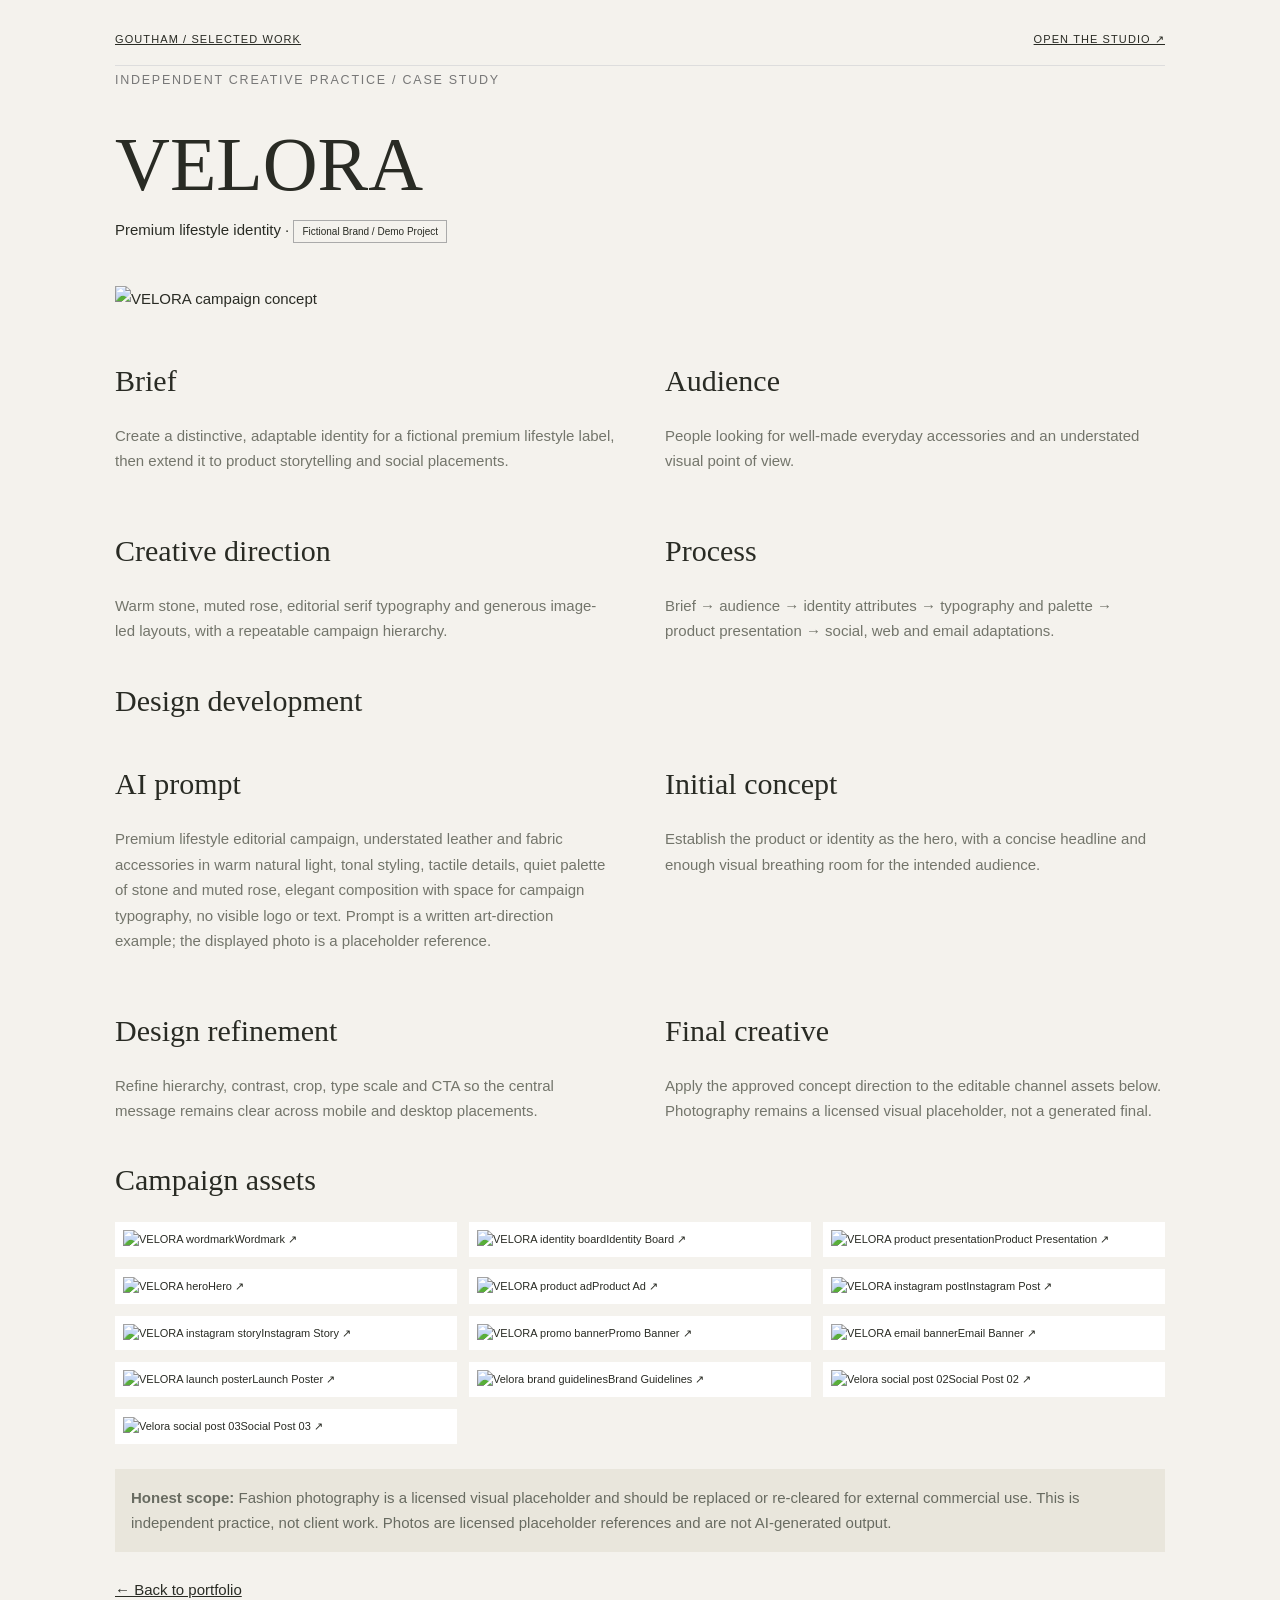
==== static/case-studies/velora.html @ 85241414 "Prepare portfolio demo for Render deployment" ====
<!doctype html><html lang="en"><meta charset="utf-8"><meta name="viewport" content="width=device-width"><title>VELORA — Independent Project</title><style>body{max-width:1050px;margin:30px auto;padding:0 5vw;background:#f4f2ed;color:#292b24;font:15px/1.7 Arial}a{color:inherit}nav{display:flex;justify-content:space-between;border-bottom:1px solid #ddd;padding-bottom:16px;font-size:11px;letter-spacing:.1em}small{letter-spacing:.14em;color:#777}h1{font:clamp(42px,8vw,76px)/1 Georgia;margin:35px 0 10px}h2{font:30px Georgia}.tag{border:1px solid #aaa;padding:5px 8px;font-size:10px}.hero{width:100%;height:380px;object-fit:cover;margin:28px 0}.facts{display:grid;grid-template-columns:1fr 1fr;gap:20px 50px}.facts p{color:#73756b}.grid{display:grid;grid-template-columns:repeat(3,1fr);gap:12px}.grid a{background:white;text-decoration:none;padding:8px;font-size:11px}.grid img{width:100%;aspect-ratio:1.25;object-fit:cover}.note{background:#e9e6dc;padding:16px;margin:25px 0;color:#686b61}@media(max-width:620px){.grid{grid-template-columns:1fr 1fr}.facts{grid-template-columns:1fr}.hero{height:260px}}</style><body><nav><a href="../index.html#portfolio">GOUTHAM / SELECTED WORK</a><a href="../index.html">OPEN THE STUDIO ↗</a></nav><small>INDEPENDENT CREATIVE PRACTICE / CASE STUDY</small><h1>VELORA</h1><p>Premium lifestyle identity · <span class="tag">Fictional Brand / Demo Project</span></p><img class="hero" src="https://images.unsplash.com/photo-1490481651871-ab68de25d43d?auto=format&fit=crop&w=1200&q=85" loading="lazy" alt="VELORA campaign concept"><div class="facts"><article><h2>Brief</h2><p>Create a distinctive, adaptable identity for a fictional premium lifestyle label, then extend it to product storytelling and social placements.</p></article><article><h2>Audience</h2><p>People looking for well-made everyday accessories and an understated visual point of view.</p></article><article><h2>Creative direction</h2><p>Warm stone, muted rose, editorial serif typography and generous image-led layouts, with a repeatable campaign hierarchy.</p></article><article><h2>Process</h2><p>Brief → audience → identity attributes → typography and palette → product presentation → social, web and email adaptations.</p></article></div><h2>Design development</h2><div class="facts"><article><h2>AI prompt</h2><p>Premium lifestyle editorial campaign, understated leather and fabric accessories in warm natural light, tonal styling, tactile details, quiet palette of stone and muted rose, elegant composition with space for campaign typography, no visible logo or text. Prompt is a written art-direction example; the displayed photo is a placeholder reference.</p></article><article><h2>Initial concept</h2><p>Establish the product or identity as the hero, with a concise headline and enough visual breathing room for the intended audience.</p></article><article><h2>Design refinement</h2><p>Refine hierarchy, contrast, crop, type scale and CTA so the central message remains clear across mobile and desktop placements.</p></article><article><h2>Final creative</h2><p>Apply the approved concept direction to the editable channel assets below. Photography remains a licensed visual placeholder, not a generated final.</p></article></div><h2>Campaign assets</h2><div class="grid"><a href="../creative-assets/velora/wordmark.svg" target="_blank"><img src="https://images.unsplash.com/photo-1490481651871-ab68de25d43d?auto=format&fit=crop&w=1200&q=85" loading="lazy" alt="VELORA wordmark"><span>Wordmark ↗</span></a><a href="../creative-assets/velora/identity-board.svg" target="_blank"><img src="https://images.unsplash.com/photo-1490481651871-ab68de25d43d?auto=format&fit=crop&w=1200&q=85" loading="lazy" alt="VELORA identity board"><span>Identity Board ↗</span></a><a href="../creative-assets/velora/product-presentation.svg" target="_blank"><img src="https://images.unsplash.com/photo-1490481651871-ab68de25d43d?auto=format&fit=crop&w=1200&q=85" loading="lazy" alt="VELORA product presentation"><span>Product Presentation ↗</span></a><a href="../creative-assets/velora/hero.svg" target="_blank"><img src="https://images.unsplash.com/photo-1490481651871-ab68de25d43d?auto=format&fit=crop&w=1200&q=85" loading="lazy" alt="VELORA hero"><span>Hero ↗</span></a><a href="../creative-assets/velora/product-ad.svg" target="_blank"><img src="https://images.unsplash.com/photo-1490481651871-ab68de25d43d?auto=format&fit=crop&w=1200&q=85" loading="lazy" alt="VELORA product ad"><span>Product Ad ↗</span></a><a href="../creative-assets/velora/instagram-post.svg" target="_blank"><img src="https://images.unsplash.com/photo-1490481651871-ab68de25d43d?auto=format&fit=crop&w=1200&q=85" loading="lazy" alt="VELORA instagram post"><span>Instagram Post ↗</span></a><a href="../creative-assets/velora/instagram-story.svg" target="_blank"><img src="https://images.unsplash.com/photo-1490481651871-ab68de25d43d?auto=format&fit=crop&w=1200&q=85" loading="lazy" alt="VELORA instagram story"><span>Instagram Story ↗</span></a><a href="../creative-assets/velora/promo-banner.svg" target="_blank"><img src="https://images.unsplash.com/photo-1490481651871-ab68de25d43d?auto=format&fit=crop&w=1200&q=85" loading="lazy" alt="VELORA promo banner"><span>Promo Banner ↗</span></a><a href="../creative-assets/velora/email-banner.svg" target="_blank"><img src="https://images.unsplash.com/photo-1490481651871-ab68de25d43d?auto=format&fit=crop&w=1200&q=85" loading="lazy" alt="VELORA email banner"><span>Email Banner ↗</span></a><a href="../creative-assets/velora/launch-poster.svg" target="_blank"><img src="https://images.unsplash.com/photo-1490481651871-ab68de25d43d?auto=format&fit=crop&w=1200&q=85" loading="lazy" alt="VELORA launch poster"><span>Launch Poster ↗</span></a><a href="../creative-assets/velora/brand-guidelines.svg" target="_blank"><img src="https://images.unsplash.com/photo-1490481651871-ab68de25d43d?auto=format&fit=crop&w=1200&q=85" loading="lazy" alt="Velora brand guidelines"><span>Brand Guidelines ↗</span></a><a href="../creative-assets/velora/social-post-02.svg" target="_blank"><img src="https://images.unsplash.com/photo-1490481651871-ab68de25d43d?auto=format&fit=crop&w=1200&q=85" loading="lazy" alt="Velora social post 02"><span>Social Post 02 ↗</span></a><a href="../creative-assets/velora/social-post-03.svg" target="_blank"><img src="https://images.unsplash.com/photo-1490481651871-ab68de25d43d?auto=format&fit=crop&w=1200&q=85" loading="lazy" alt="Velora social post 03"><span>Social Post 03 ↗</span></a></div><p class="note"><strong>Honest scope:</strong> Fashion photography is a licensed visual placeholder and should be replaced or re-cleared for external commercial use. This is independent practice, not client work. Photos are licensed placeholder references and are not AI-generated output.</p><p><a href="../index.html#portfolio">← Back to portfolio</a></p></body></html>
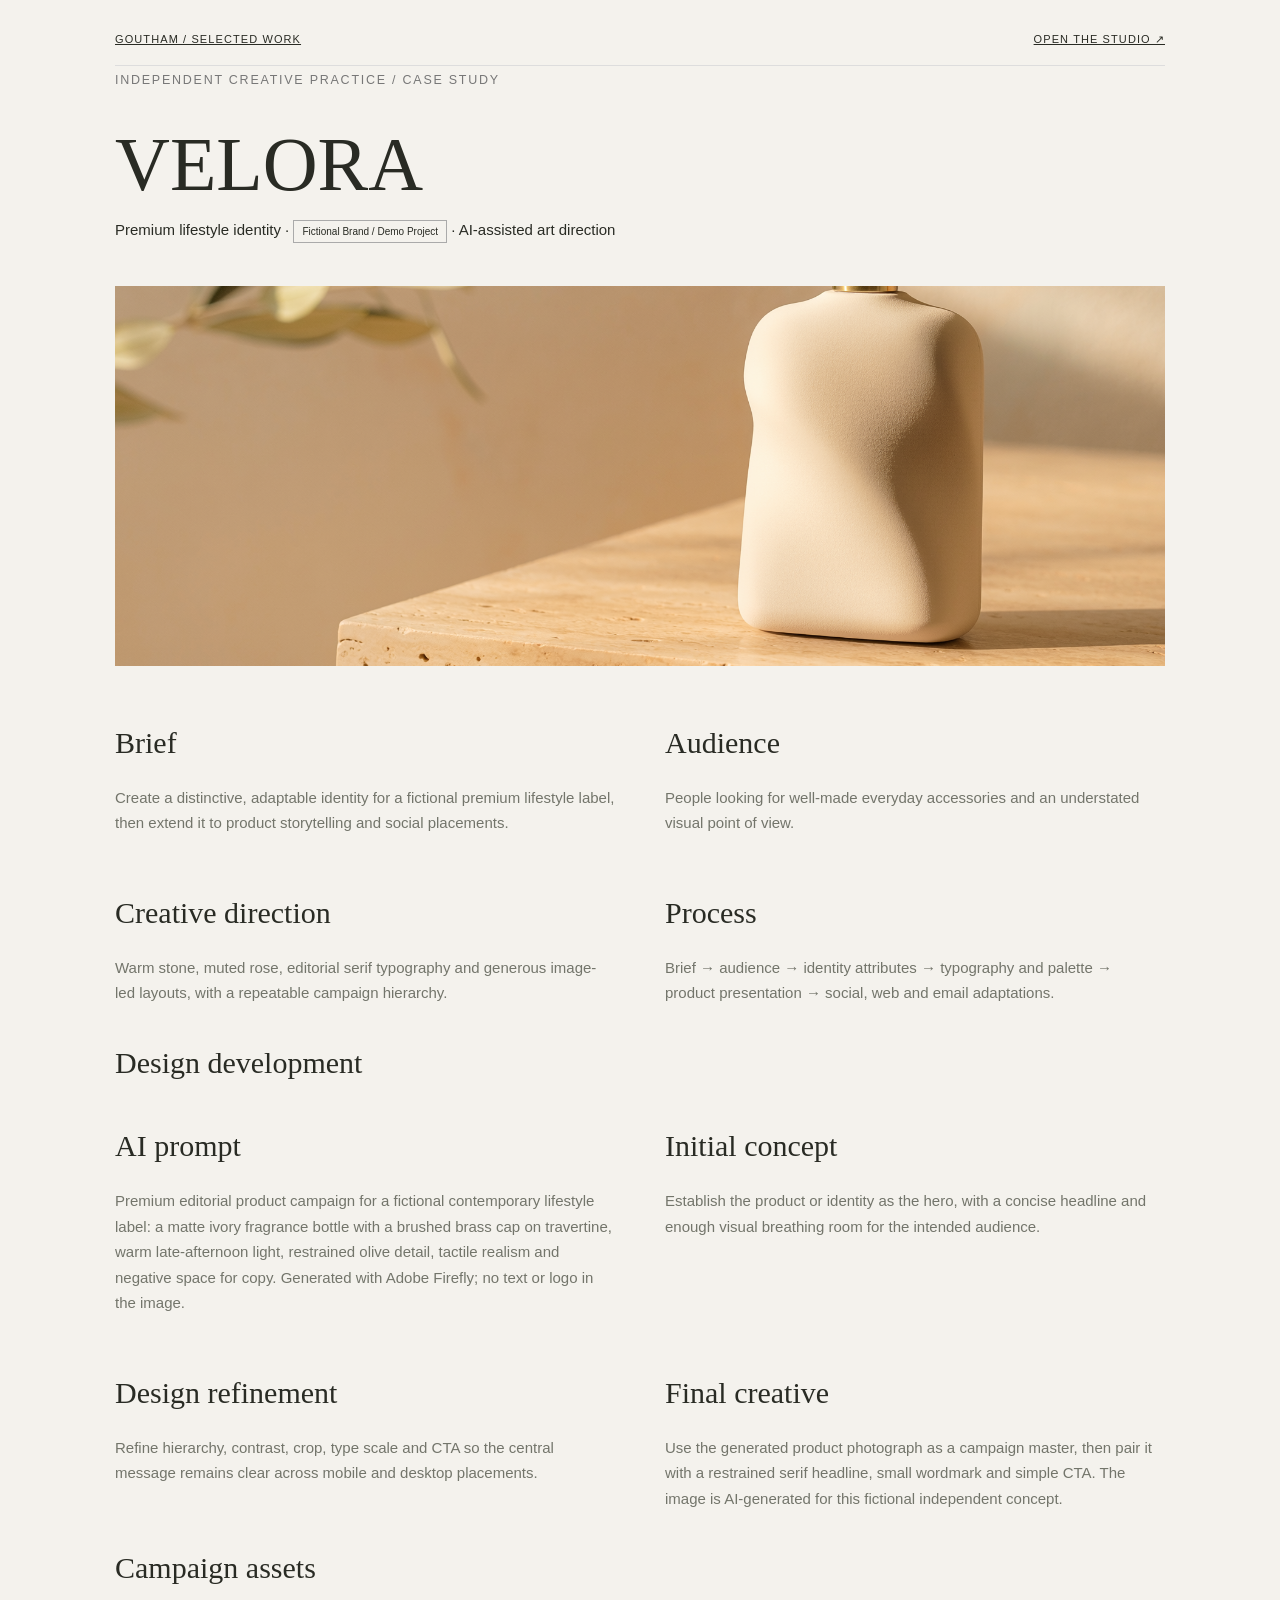
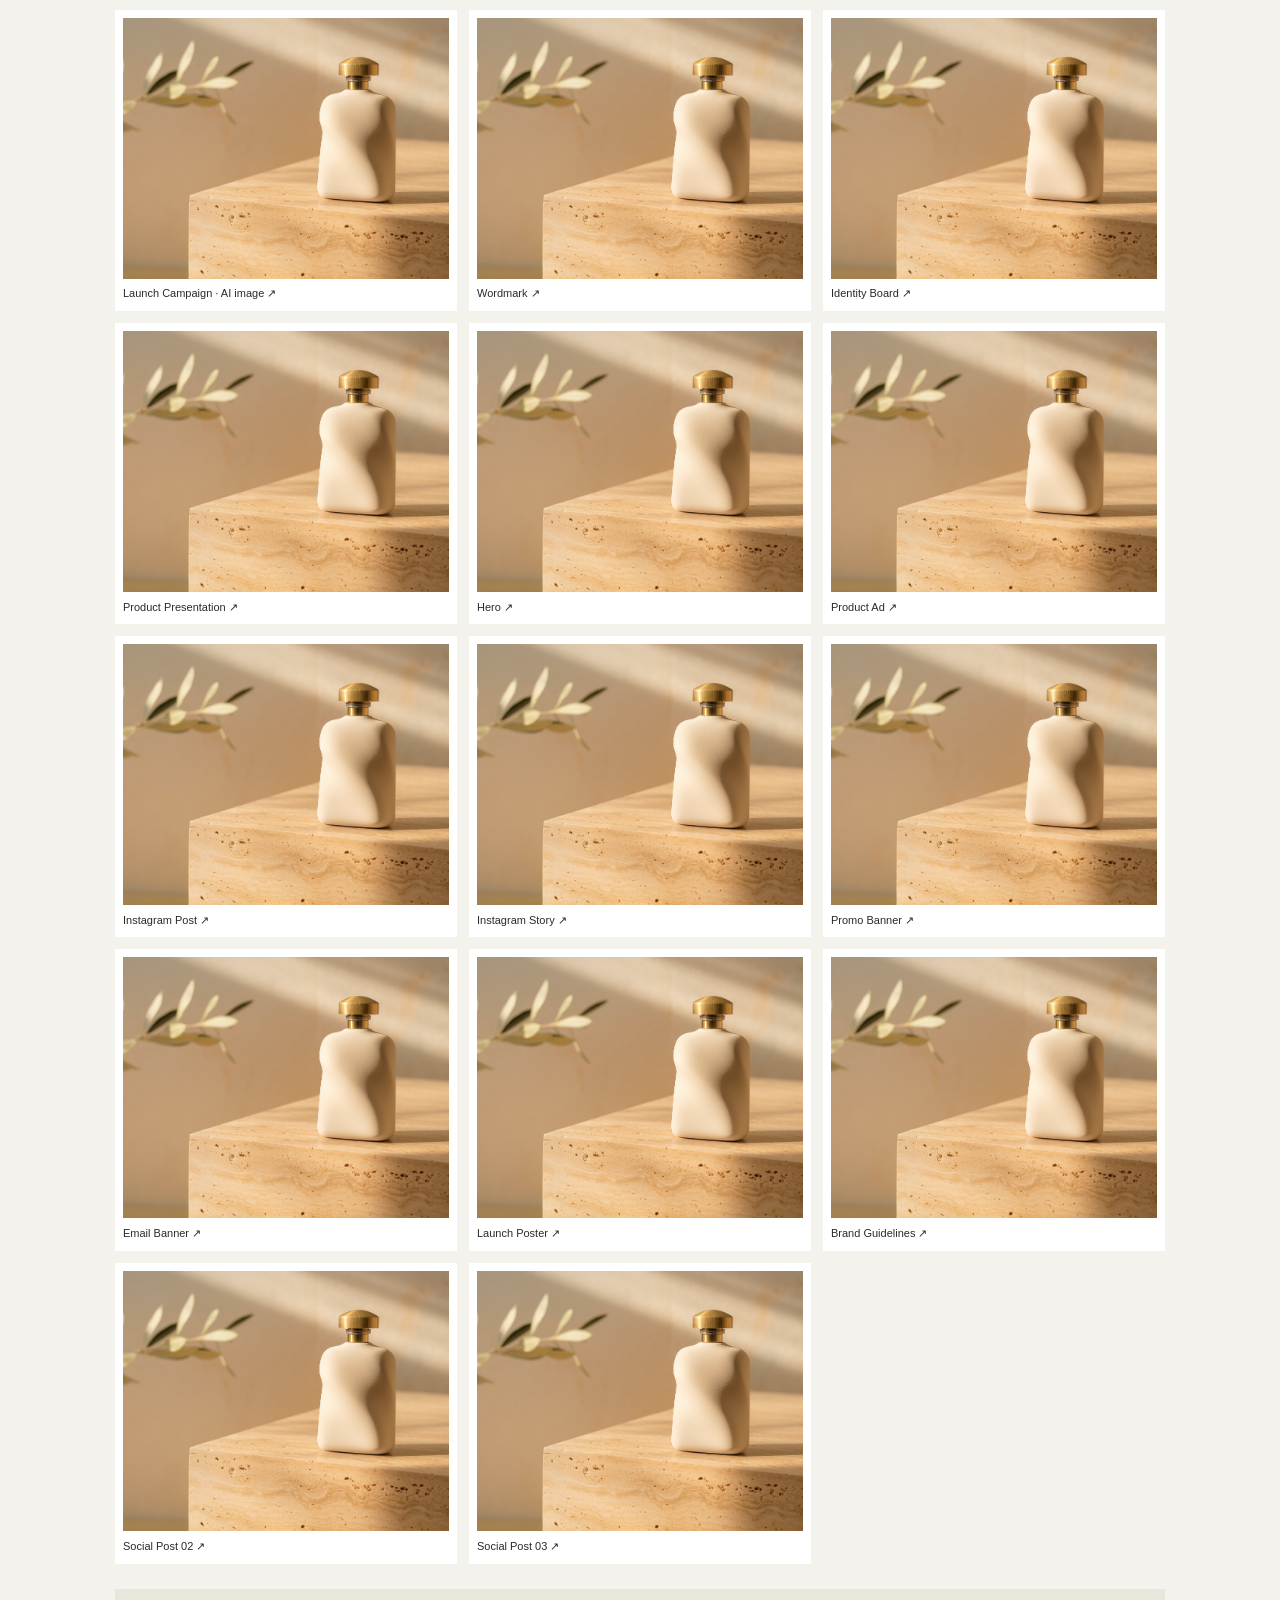
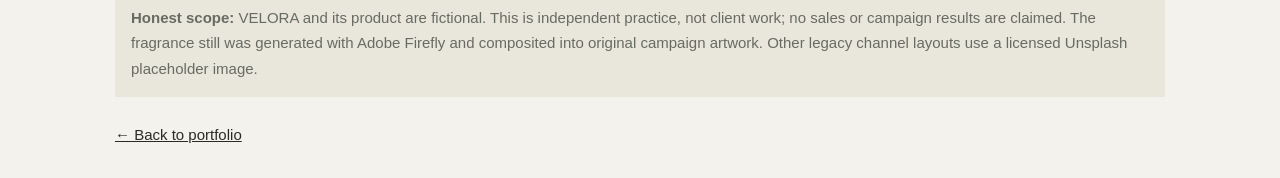
==== commit 7333aafe: "Add original AI-generated VELORA campaign" ====
--- a/static/case-studies/velora.html
+++ b/static/case-studies/velora.html
@@ -1 +1 @@
-<!doctype html><html lang="en"><meta charset="utf-8"><meta name="viewport" content="width=device-width"><title>VELORA — Independent Project</title><style>body{max-width:1050px;margin:30px auto;padding:0 5vw;background:#f4f2ed;color:#292b24;font:15px/1.7 Arial}a{color:inherit}nav{display:flex;justify-content:space-between;border-bottom:1px solid #ddd;padding-bottom:16px;font-size:11px;letter-spacing:.1em}small{letter-spacing:.14em;color:#777}h1{font:clamp(42px,8vw,76px)/1 Georgia;margin:35px 0 10px}h2{font:30px Georgia}.tag{border:1px solid #aaa;padding:5px 8px;font-size:10px}.hero{width:100%;height:380px;object-fit:cover;margin:28px 0}.facts{display:grid;grid-template-columns:1fr 1fr;gap:20px 50px}.facts p{color:#73756b}.grid{display:grid;grid-template-columns:repeat(3,1fr);gap:12px}.grid a{background:white;text-decoration:none;padding:8px;font-size:11px}.grid img{width:100%;aspect-ratio:1.25;object-fit:cover}.note{background:#e9e6dc;padding:16px;margin:25px 0;color:#686b61}@media(max-width:620px){.grid{grid-template-columns:1fr 1fr}.facts{grid-template-columns:1fr}.hero{height:260px}}</style><body><nav><a href="../index.html#portfolio">GOUTHAM / SELECTED WORK</a><a href="../index.html">OPEN THE STUDIO ↗</a></nav><small>INDEPENDENT CREATIVE PRACTICE / CASE STUDY</small><h1>VELORA</h1><p>Premium lifestyle identity · <span class="tag">Fictional Brand / Demo Project</span></p><img class="hero" src="https://images.unsplash.com/photo-1490481651871-ab68de25d43d?auto=format&fit=crop&w=1200&q=85" loading="lazy" alt="VELORA campaign concept"><div class="facts"><article><h2>Brief</h2><p>Create a distinctive, adaptable identity for a fictional premium lifestyle label, then extend it to product storytelling and social placements.</p></article><article><h2>Audience</h2><p>People looking for well-made everyday accessories and an understated visual point of view.</p></article><article><h2>Creative direction</h2><p>Warm stone, muted rose, editorial serif typography and generous image-led layouts, with a repeatable campaign hierarchy.</p></article><article><h2>Process</h2><p>Brief → audience → identity attributes → typography and palette → product presentation → social, web and email adaptations.</p></article></div><h2>Design development</h2><div class="facts"><article><h2>AI prompt</h2><p>Premium lifestyle editorial campaign, understated leather and fabric accessories in warm natural light, tonal styling, tactile details, quiet palette of stone and muted rose, elegant composition with space for campaign typography, no visible logo or text. Prompt is a written art-direction example; the displayed photo is a placeholder reference.</p></article><article><h2>Initial concept</h2><p>Establish the product or identity as the hero, with a concise headline and enough visual breathing room for the intended audience.</p></article><article><h2>Design refinement</h2><p>Refine hierarchy, contrast, crop, type scale and CTA so the central message remains clear across mobile and desktop placements.</p></article><article><h2>Final creative</h2><p>Apply the approved concept direction to the editable channel assets below. Photography remains a licensed visual placeholder, not a generated final.</p></article></div><h2>Campaign assets</h2><div class="grid"><a href="../creative-assets/velora/wordmark.svg" target="_blank"><img src="https://images.unsplash.com/photo-1490481651871-ab68de25d43d?auto=format&fit=crop&w=1200&q=85" loading="lazy" alt="VELORA wordmark"><span>Wordmark ↗</span></a><a href="../creative-assets/velora/identity-board.svg" target="_blank"><img src="https://images.unsplash.com/photo-1490481651871-ab68de25d43d?auto=format&fit=crop&w=1200&q=85" loading="lazy" alt="VELORA identity board"><span>Identity Board ↗</span></a><a href="../creative-assets/velora/product-presentation.svg" target="_blank"><img src="https://images.unsplash.com/photo-1490481651871-ab68de25d43d?auto=format&fit=crop&w=1200&q=85" loading="lazy" alt="VELORA product presentation"><span>Product Presentation ↗</span></a><a href="../creative-assets/velora/hero.svg" target="_blank"><img src="https://images.unsplash.com/photo-1490481651871-ab68de25d43d?auto=format&fit=crop&w=1200&q=85" loading="lazy" alt="VELORA hero"><span>Hero ↗</span></a><a href="../creative-assets/velora/product-ad.svg" target="_blank"><img src="https://images.unsplash.com/photo-1490481651871-ab68de25d43d?auto=format&fit=crop&w=1200&q=85" loading="lazy" alt="VELORA product ad"><span>Product Ad ↗</span></a><a href="../creative-assets/velora/instagram-post.svg" target="_blank"><img src="https://images.unsplash.com/photo-1490481651871-ab68de25d43d?auto=format&fit=crop&w=1200&q=85" loading="lazy" alt="VELORA instagram post"><span>Instagram Post ↗</span></a><a href="../creative-assets/velora/instagram-story.svg" target="_blank"><img src="https://images.unsplash.com/photo-1490481651871-ab68de25d43d?auto=format&fit=crop&w=1200&q=85" loading="lazy" alt="VELORA instagram story"><span>Instagram Story ↗</span></a><a href="../creative-assets/velora/promo-banner.svg" target="_blank"><img src="https://images.unsplash.com/photo-1490481651871-ab68de25d43d?auto=format&fit=crop&w=1200&q=85" loading="lazy" alt="VELORA promo banner"><span>Promo Banner ↗</span></a><a href="../creative-assets/velora/email-banner.svg" target="_blank"><img src="https://images.unsplash.com/photo-1490481651871-ab68de25d43d?auto=format&fit=crop&w=1200&q=85" loading="lazy" alt="VELORA email banner"><span>Email Banner ↗</span></a><a href="../creative-assets/velora/launch-poster.svg" target="_blank"><img src="https://images.unsplash.com/photo-1490481651871-ab68de25d43d?auto=format&fit=crop&w=1200&q=85" loading="lazy" alt="VELORA launch poster"><span>Launch Poster ↗</span></a><a href="../creative-assets/velora/brand-guidelines.svg" target="_blank"><img src="https://images.unsplash.com/photo-1490481651871-ab68de25d43d?auto=format&fit=crop&w=1200&q=85" loading="lazy" alt="Velora brand guidelines"><span>Brand Guidelines ↗</span></a><a href="../creative-assets/velora/social-post-02.svg" target="_blank"><img src="https://images.unsplash.com/photo-1490481651871-ab68de25d43d?auto=format&fit=crop&w=1200&q=85" loading="lazy" alt="Velora social post 02"><span>Social Post 02 ↗</span></a><a href="../creative-assets/velora/social-post-03.svg" target="_blank"><img src="https://images.unsplash.com/photo-1490481651871-ab68de25d43d?auto=format&fit=crop&w=1200&q=85" loading="lazy" alt="Velora social post 03"><span>Social Post 03 ↗</span></a></div><p class="note"><strong>Honest scope:</strong> Fashion photography is a licensed visual placeholder and should be replaced or re-cleared for external commercial use. This is independent practice, not client work. Photos are licensed placeholder references and are not AI-generated output.</p><p><a href="../index.html#portfolio">← Back to portfolio</a></p></body></html>+<!doctype html><html lang="en"><meta charset="utf-8"><meta name="viewport" content="width=device-width"><title>VELORA — Independent Project</title><style>body{max-width:1050px;margin:30px auto;padding:0 5vw;background:#f4f2ed;color:#292b24;font:15px/1.7 Arial}a{color:inherit}nav{display:flex;justify-content:space-between;border-bottom:1px solid #ddd;padding-bottom:16px;font-size:11px;letter-spacing:.1em}small{letter-spacing:.14em;color:#777}h1{font:clamp(42px,8vw,76px)/1 Georgia;margin:35px 0 10px}h2{font:30px Georgia}.tag{border:1px solid #aaa;padding:5px 8px;font-size:10px}.hero{width:100%;height:380px;object-fit:cover;margin:28px 0}.facts{display:grid;grid-template-columns:1fr 1fr;gap:20px 50px}.facts p{color:#73756b}.grid{display:grid;grid-template-columns:repeat(3,1fr);gap:12px}.grid a{background:white;text-decoration:none;padding:8px;font-size:11px}.grid img{width:100%;aspect-ratio:1.25;object-fit:cover}.note{background:#e9e6dc;padding:16px;margin:25px 0;color:#686b61}@media(max-width:620px){.grid{grid-template-columns:1fr 1fr}.facts{grid-template-columns:1fr}.hero{height:260px}}</style><body><nav><a href="../index.html#portfolio">GOUTHAM / SELECTED WORK</a><a href="../index.html">OPEN THE STUDIO ↗</a></nav><small>INDEPENDENT CREATIVE PRACTICE / CASE STUDY</small><h1>VELORA</h1><p>Premium lifestyle identity · <span class="tag">Fictional Brand / Demo Project</span> · AI-assisted art direction</p><img class="hero" src="../creative-assets/velora/campaign-still.png" loading="lazy" alt="AI-generated VELORA fragrance product campaign image"><div class="facts"><article><h2>Brief</h2><p>Create a distinctive, adaptable identity for a fictional premium lifestyle label, then extend it to product storytelling and social placements.</p></article><article><h2>Audience</h2><p>People looking for well-made everyday accessories and an understated visual point of view.</p></article><article><h2>Creative direction</h2><p>Warm stone, muted rose, editorial serif typography and generous image-led layouts, with a repeatable campaign hierarchy.</p></article><article><h2>Process</h2><p>Brief → audience → identity attributes → typography and palette → product presentation → social, web and email adaptations.</p></article></div><h2>Design development</h2><div class="facts"><article><h2>AI prompt</h2><p>Premium editorial product campaign for a fictional contemporary lifestyle label: a matte ivory fragrance bottle with a brushed brass cap on travertine, warm late-afternoon light, restrained olive detail, tactile realism and negative space for copy. Generated with Adobe Firefly; no text or logo in the image.</p></article><article><h2>Initial concept</h2><p>Establish the product or identity as the hero, with a concise headline and enough visual breathing room for the intended audience.</p></article><article><h2>Design refinement</h2><p>Refine hierarchy, contrast, crop, type scale and CTA so the central message remains clear across mobile and desktop placements.</p></article><article><h2>Final creative</h2><p>Use the generated product photograph as a campaign master, then pair it with a restrained serif headline, small wordmark and simple CTA. The image is AI-generated for this fictional independent concept.</p></article></div><h2>Campaign assets</h2><div class="grid"><a href="../creative-assets/velora/campaign-launch.svg" target="_blank"><img src="../creative-assets/velora/campaign-still.png" alt="VELORA campaign launch artwork"><span>Launch Campaign · AI image ↗</span></a><a href="../creative-assets/velora/wordmark.svg" target="_blank"><img src="../creative-assets/velora/campaign-still.png" loading="lazy" alt="VELORA wordmark"><span>Wordmark ↗</span></a><a href="../creative-assets/velora/identity-board.svg" target="_blank"><img src="../creative-assets/velora/campaign-still.png" loading="lazy" alt="VELORA identity board"><span>Identity Board ↗</span></a><a href="../creative-assets/velora/product-presentation.svg" target="_blank"><img src="../creative-assets/velora/campaign-still.png" loading="lazy" alt="VELORA product presentation"><span>Product Presentation ↗</span></a><a href="../creative-assets/velora/hero.svg" target="_blank"><img src="../creative-assets/velora/campaign-still.png" loading="lazy" alt="VELORA hero"><span>Hero ↗</span></a><a href="../creative-assets/velora/product-ad.svg" target="_blank"><img src="../creative-assets/velora/campaign-still.png" loading="lazy" alt="VELORA product ad"><span>Product Ad ↗</span></a><a href="../creative-assets/velora/instagram-post.svg" target="_blank"><img src="../creative-assets/velora/campaign-still.png" loading="lazy" alt="VELORA instagram post"><span>Instagram Post ↗</span></a><a href="../creative-assets/velora/instagram-story.svg" target="_blank"><img src="../creative-assets/velora/campaign-still.png" loading="lazy" alt="VELORA instagram story"><span>Instagram Story ↗</span></a><a href="../creative-assets/velora/promo-banner.svg" target="_blank"><img src="../creative-assets/velora/campaign-still.png" loading="lazy" alt="VELORA promo banner"><span>Promo Banner ↗</span></a><a href="../creative-assets/velora/email-banner.svg" target="_blank"><img src="../creative-assets/velora/campaign-still.png" loading="lazy" alt="VELORA email banner"><span>Email Banner ↗</span></a><a href="../creative-assets/velora/launch-poster.svg" target="_blank"><img src="../creative-assets/velora/campaign-still.png" loading="lazy" alt="VELORA launch poster"><span>Launch Poster ↗</span></a><a href="../creative-assets/velora/brand-guidelines.svg" target="_blank"><img src="../creative-assets/velora/campaign-still.png" loading="lazy" alt="Velora brand guidelines"><span>Brand Guidelines ↗</span></a><a href="../creative-assets/velora/social-post-02.svg" target="_blank"><img src="../creative-assets/velora/campaign-still.png" loading="lazy" alt="Velora social post 02"><span>Social Post 02 ↗</span></a><a href="../creative-assets/velora/social-post-03.svg" target="_blank"><img src="../creative-assets/velora/campaign-still.png" loading="lazy" alt="Velora social post 03"><span>Social Post 03 ↗</span></a></div><p class="note"><strong>Honest scope:</strong> VELORA and its product are fictional. This is independent practice, not client work; no sales or campaign results are claimed. The fragrance still was generated with Adobe Firefly and composited into original campaign artwork. Other legacy channel layouts use a licensed Unsplash placeholder image.</p><p><a href="../index.html#portfolio">← Back to portfolio</a></p></body></html>
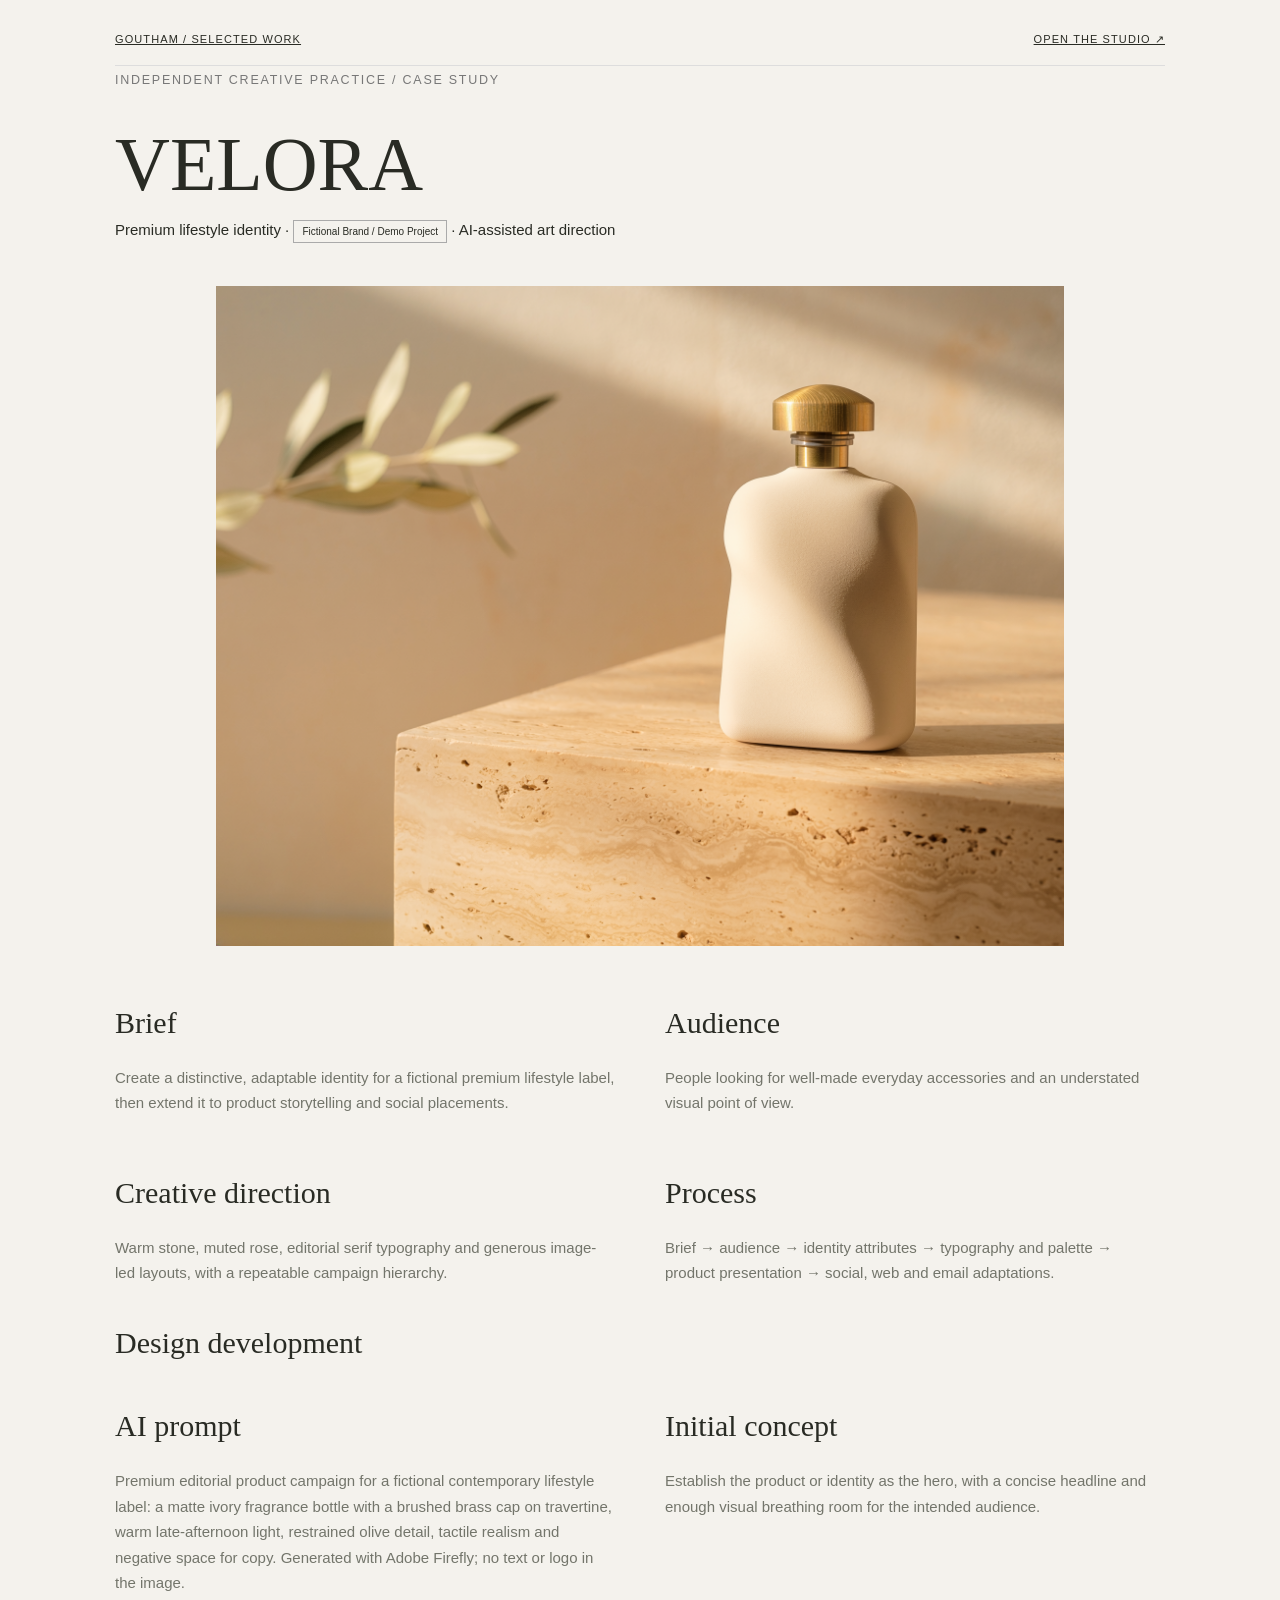
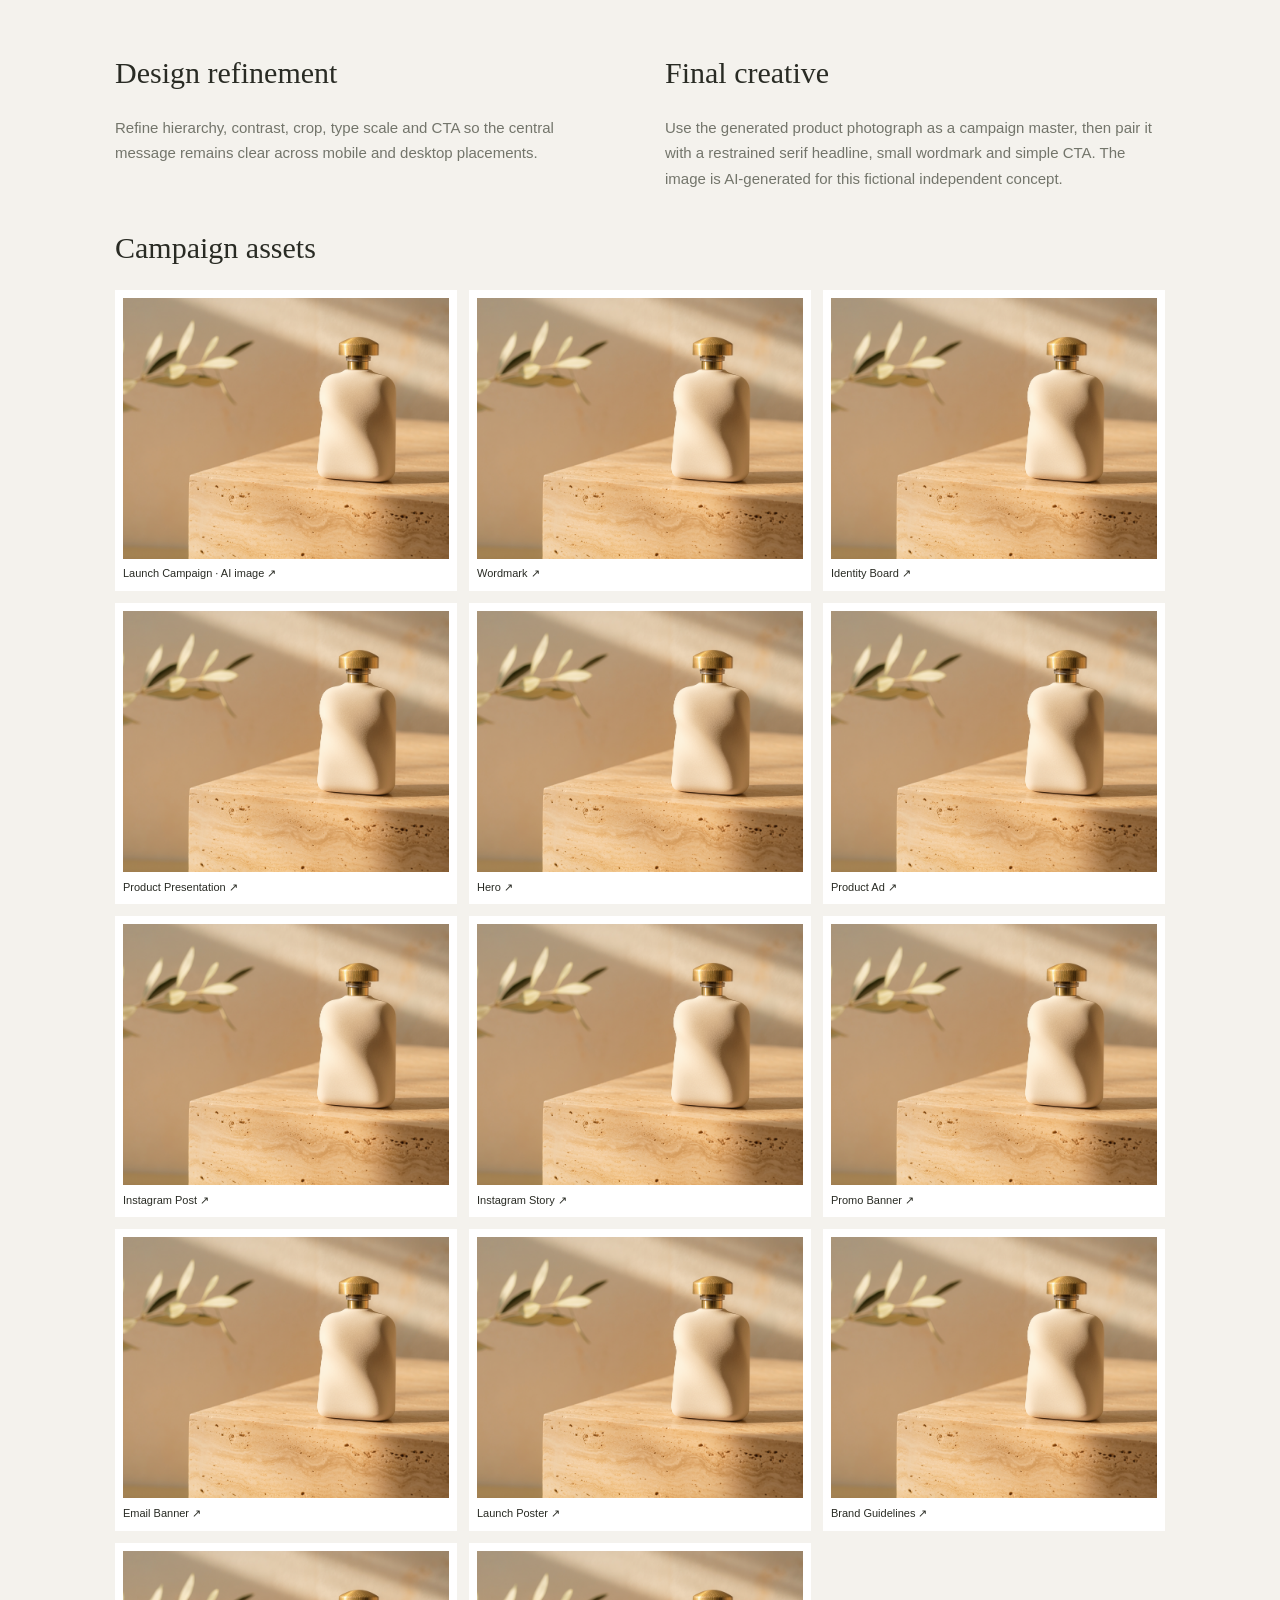
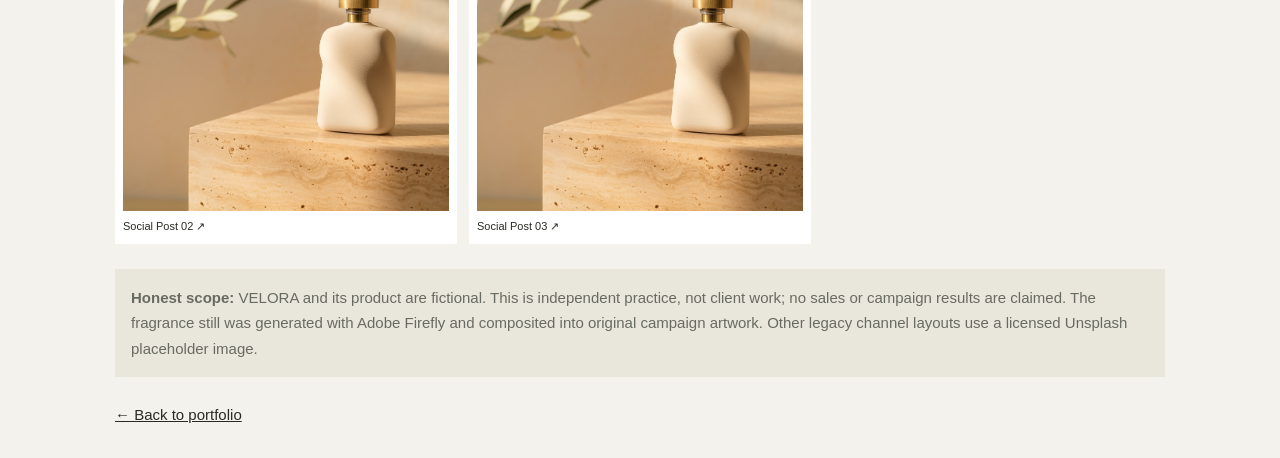
==== commit afc23eeb: "Preserve full campaign image in case study" ====
--- a/static/case-studies/velora.html
+++ b/static/case-studies/velora.html
@@ -1 +1 @@
-<!doctype html><html lang="en"><meta charset="utf-8"><meta name="viewport" content="width=device-width"><title>VELORA — Independent Project</title><style>body{max-width:1050px;margin:30px auto;padding:0 5vw;background:#f4f2ed;color:#292b24;font:15px/1.7 Arial}a{color:inherit}nav{display:flex;justify-content:space-between;border-bottom:1px solid #ddd;padding-bottom:16px;font-size:11px;letter-spacing:.1em}small{letter-spacing:.14em;color:#777}h1{font:clamp(42px,8vw,76px)/1 Georgia;margin:35px 0 10px}h2{font:30px Georgia}.tag{border:1px solid #aaa;padding:5px 8px;font-size:10px}.hero{width:100%;height:380px;object-fit:cover;margin:28px 0}.facts{display:grid;grid-template-columns:1fr 1fr;gap:20px 50px}.facts p{color:#73756b}.grid{display:grid;grid-template-columns:repeat(3,1fr);gap:12px}.grid a{background:white;text-decoration:none;padding:8px;font-size:11px}.grid img{width:100%;aspect-ratio:1.25;object-fit:cover}.note{background:#e9e6dc;padding:16px;margin:25px 0;color:#686b61}@media(max-width:620px){.grid{grid-template-columns:1fr 1fr}.facts{grid-template-columns:1fr}.hero{height:260px}}</style><body><nav><a href="../index.html#portfolio">GOUTHAM / SELECTED WORK</a><a href="../index.html">OPEN THE STUDIO ↗</a></nav><small>INDEPENDENT CREATIVE PRACTICE / CASE STUDY</small><h1>VELORA</h1><p>Premium lifestyle identity · <span class="tag">Fictional Brand / Demo Project</span> · AI-assisted art direction</p><img class="hero" src="../creative-assets/velora/campaign-still.png" loading="lazy" alt="AI-generated VELORA fragrance product campaign image"><div class="facts"><article><h2>Brief</h2><p>Create a distinctive, adaptable identity for a fictional premium lifestyle label, then extend it to product storytelling and social placements.</p></article><article><h2>Audience</h2><p>People looking for well-made everyday accessories and an understated visual point of view.</p></article><article><h2>Creative direction</h2><p>Warm stone, muted rose, editorial serif typography and generous image-led layouts, with a repeatable campaign hierarchy.</p></article><article><h2>Process</h2><p>Brief → audience → identity attributes → typography and palette → product presentation → social, web and email adaptations.</p></article></div><h2>Design development</h2><div class="facts"><article><h2>AI prompt</h2><p>Premium editorial product campaign for a fictional contemporary lifestyle label: a matte ivory fragrance bottle with a brushed brass cap on travertine, warm late-afternoon light, restrained olive detail, tactile realism and negative space for copy. Generated with Adobe Firefly; no text or logo in the image.</p></article><article><h2>Initial concept</h2><p>Establish the product or identity as the hero, with a concise headline and enough visual breathing room for the intended audience.</p></article><article><h2>Design refinement</h2><p>Refine hierarchy, contrast, crop, type scale and CTA so the central message remains clear across mobile and desktop placements.</p></article><article><h2>Final creative</h2><p>Use the generated product photograph as a campaign master, then pair it with a restrained serif headline, small wordmark and simple CTA. The image is AI-generated for this fictional independent concept.</p></article></div><h2>Campaign assets</h2><div class="grid"><a href="../creative-assets/velora/campaign-launch.svg" target="_blank"><img src="../creative-assets/velora/campaign-still.png" alt="VELORA campaign launch artwork"><span>Launch Campaign · AI image ↗</span></a><a href="../creative-assets/velora/wordmark.svg" target="_blank"><img src="../creative-assets/velora/campaign-still.png" loading="lazy" alt="VELORA wordmark"><span>Wordmark ↗</span></a><a href="../creative-assets/velora/identity-board.svg" target="_blank"><img src="../creative-assets/velora/campaign-still.png" loading="lazy" alt="VELORA identity board"><span>Identity Board ↗</span></a><a href="../creative-assets/velora/product-presentation.svg" target="_blank"><img src="../creative-assets/velora/campaign-still.png" loading="lazy" alt="VELORA product presentation"><span>Product Presentation ↗</span></a><a href="../creative-assets/velora/hero.svg" target="_blank"><img src="../creative-assets/velora/campaign-still.png" loading="lazy" alt="VELORA hero"><span>Hero ↗</span></a><a href="../creative-assets/velora/product-ad.svg" target="_blank"><img src="../creative-assets/velora/campaign-still.png" loading="lazy" alt="VELORA product ad"><span>Product Ad ↗</span></a><a href="../creative-assets/velora/instagram-post.svg" target="_blank"><img src="../creative-assets/velora/campaign-still.png" loading="lazy" alt="VELORA instagram post"><span>Instagram Post ↗</span></a><a href="../creative-assets/velora/instagram-story.svg" target="_blank"><img src="../creative-assets/velora/campaign-still.png" loading="lazy" alt="VELORA instagram story"><span>Instagram Story ↗</span></a><a href="../creative-assets/velora/promo-banner.svg" target="_blank"><img src="../creative-assets/velora/campaign-still.png" loading="lazy" alt="VELORA promo banner"><span>Promo Banner ↗</span></a><a href="../creative-assets/velora/email-banner.svg" target="_blank"><img src="../creative-assets/velora/campaign-still.png" loading="lazy" alt="VELORA email banner"><span>Email Banner ↗</span></a><a href="../creative-assets/velora/launch-poster.svg" target="_blank"><img src="../creative-assets/velora/campaign-still.png" loading="lazy" alt="VELORA launch poster"><span>Launch Poster ↗</span></a><a href="../creative-assets/velora/brand-guidelines.svg" target="_blank"><img src="../creative-assets/velora/campaign-still.png" loading="lazy" alt="Velora brand guidelines"><span>Brand Guidelines ↗</span></a><a href="../creative-assets/velora/social-post-02.svg" target="_blank"><img src="../creative-assets/velora/campaign-still.png" loading="lazy" alt="Velora social post 02"><span>Social Post 02 ↗</span></a><a href="../creative-assets/velora/social-post-03.svg" target="_blank"><img src="../creative-assets/velora/campaign-still.png" loading="lazy" alt="Velora social post 03"><span>Social Post 03 ↗</span></a></div><p class="note"><strong>Honest scope:</strong> VELORA and its product are fictional. This is independent practice, not client work; no sales or campaign results are claimed. The fragrance still was generated with Adobe Firefly and composited into original campaign artwork. Other legacy channel layouts use a licensed Unsplash placeholder image.</p><p><a href="../index.html#portfolio">← Back to portfolio</a></p></body></html>+<!doctype html><html lang="en"><meta charset="utf-8"><meta name="viewport" content="width=device-width"><title>VELORA — Independent Project</title><style>body{max-width:1050px;margin:30px auto;padding:0 5vw;background:#f4f2ed;color:#292b24;font:15px/1.7 Arial}a{color:inherit}nav{display:flex;justify-content:space-between;border-bottom:1px solid #ddd;padding-bottom:16px;font-size:11px;letter-spacing:.1em}small{letter-spacing:.14em;color:#777}h1{font:clamp(42px,8vw,76px)/1 Georgia;margin:35px 0 10px}h2{font:30px Georgia}.tag{border:1px solid #aaa;padding:5px 8px;font-size:10px}.hero{width:100%;height:auto;max-height:660px;object-fit:contain;margin:28px 0}.facts{display:grid;grid-template-columns:1fr 1fr;gap:20px 50px}.facts p{color:#73756b}.grid{display:grid;grid-template-columns:repeat(3,1fr);gap:12px}.grid a{background:white;text-decoration:none;padding:8px;font-size:11px}.grid img{width:100%;aspect-ratio:1.25;object-fit:cover}.note{background:#e9e6dc;padding:16px;margin:25px 0;color:#686b61}@media(max-width:620px){.grid{grid-template-columns:1fr 1fr}.facts{grid-template-columns:1fr}.hero{height:auto;max-height:520px}}</style><body><nav><a href="../index.html#portfolio">GOUTHAM / SELECTED WORK</a><a href="../index.html">OPEN THE STUDIO ↗</a></nav><small>INDEPENDENT CREATIVE PRACTICE / CASE STUDY</small><h1>VELORA</h1><p>Premium lifestyle identity · <span class="tag">Fictional Brand / Demo Project</span> · AI-assisted art direction</p><img class="hero" src="../creative-assets/velora/campaign-still.png" loading="lazy" alt="AI-generated VELORA fragrance product campaign image"><div class="facts"><article><h2>Brief</h2><p>Create a distinctive, adaptable identity for a fictional premium lifestyle label, then extend it to product storytelling and social placements.</p></article><article><h2>Audience</h2><p>People looking for well-made everyday accessories and an understated visual point of view.</p></article><article><h2>Creative direction</h2><p>Warm stone, muted rose, editorial serif typography and generous image-led layouts, with a repeatable campaign hierarchy.</p></article><article><h2>Process</h2><p>Brief → audience → identity attributes → typography and palette → product presentation → social, web and email adaptations.</p></article></div><h2>Design development</h2><div class="facts"><article><h2>AI prompt</h2><p>Premium editorial product campaign for a fictional contemporary lifestyle label: a matte ivory fragrance bottle with a brushed brass cap on travertine, warm late-afternoon light, restrained olive detail, tactile realism and negative space for copy. Generated with Adobe Firefly; no text or logo in the image.</p></article><article><h2>Initial concept</h2><p>Establish the product or identity as the hero, with a concise headline and enough visual breathing room for the intended audience.</p></article><article><h2>Design refinement</h2><p>Refine hierarchy, contrast, crop, type scale and CTA so the central message remains clear across mobile and desktop placements.</p></article><article><h2>Final creative</h2><p>Use the generated product photograph as a campaign master, then pair it with a restrained serif headline, small wordmark and simple CTA. The image is AI-generated for this fictional independent concept.</p></article></div><h2>Campaign assets</h2><div class="grid"><a href="../creative-assets/velora/campaign-launch.svg" target="_blank"><img src="../creative-assets/velora/campaign-still.png" alt="VELORA campaign launch artwork"><span>Launch Campaign · AI image ↗</span></a><a href="../creative-assets/velora/wordmark.svg" target="_blank"><img src="../creative-assets/velora/campaign-still.png" loading="lazy" alt="VELORA wordmark"><span>Wordmark ↗</span></a><a href="../creative-assets/velora/identity-board.svg" target="_blank"><img src="../creative-assets/velora/campaign-still.png" loading="lazy" alt="VELORA identity board"><span>Identity Board ↗</span></a><a href="../creative-assets/velora/product-presentation.svg" target="_blank"><img src="../creative-assets/velora/campaign-still.png" loading="lazy" alt="VELORA product presentation"><span>Product Presentation ↗</span></a><a href="../creative-assets/velora/hero.svg" target="_blank"><img src="../creative-assets/velora/campaign-still.png" loading="lazy" alt="VELORA hero"><span>Hero ↗</span></a><a href="../creative-assets/velora/product-ad.svg" target="_blank"><img src="../creative-assets/velora/campaign-still.png" loading="lazy" alt="VELORA product ad"><span>Product Ad ↗</span></a><a href="../creative-assets/velora/instagram-post.svg" target="_blank"><img src="../creative-assets/velora/campaign-still.png" loading="lazy" alt="VELORA instagram post"><span>Instagram Post ↗</span></a><a href="../creative-assets/velora/instagram-story.svg" target="_blank"><img src="../creative-assets/velora/campaign-still.png" loading="lazy" alt="VELORA instagram story"><span>Instagram Story ↗</span></a><a href="../creative-assets/velora/promo-banner.svg" target="_blank"><img src="../creative-assets/velora/campaign-still.png" loading="lazy" alt="VELORA promo banner"><span>Promo Banner ↗</span></a><a href="../creative-assets/velora/email-banner.svg" target="_blank"><img src="../creative-assets/velora/campaign-still.png" loading="lazy" alt="VELORA email banner"><span>Email Banner ↗</span></a><a href="../creative-assets/velora/launch-poster.svg" target="_blank"><img src="../creative-assets/velora/campaign-still.png" loading="lazy" alt="VELORA launch poster"><span>Launch Poster ↗</span></a><a href="../creative-assets/velora/brand-guidelines.svg" target="_blank"><img src="../creative-assets/velora/campaign-still.png" loading="lazy" alt="Velora brand guidelines"><span>Brand Guidelines ↗</span></a><a href="../creative-assets/velora/social-post-02.svg" target="_blank"><img src="../creative-assets/velora/campaign-still.png" loading="lazy" alt="Velora social post 02"><span>Social Post 02 ↗</span></a><a href="../creative-assets/velora/social-post-03.svg" target="_blank"><img src="../creative-assets/velora/campaign-still.png" loading="lazy" alt="Velora social post 03"><span>Social Post 03 ↗</span></a></div><p class="note"><strong>Honest scope:</strong> VELORA and its product are fictional. This is independent practice, not client work; no sales or campaign results are claimed. The fragrance still was generated with Adobe Firefly and composited into original campaign artwork. Other legacy channel layouts use a licensed Unsplash placeholder image.</p><p><a href="../index.html#portfolio">← Back to portfolio</a></p></body></html>
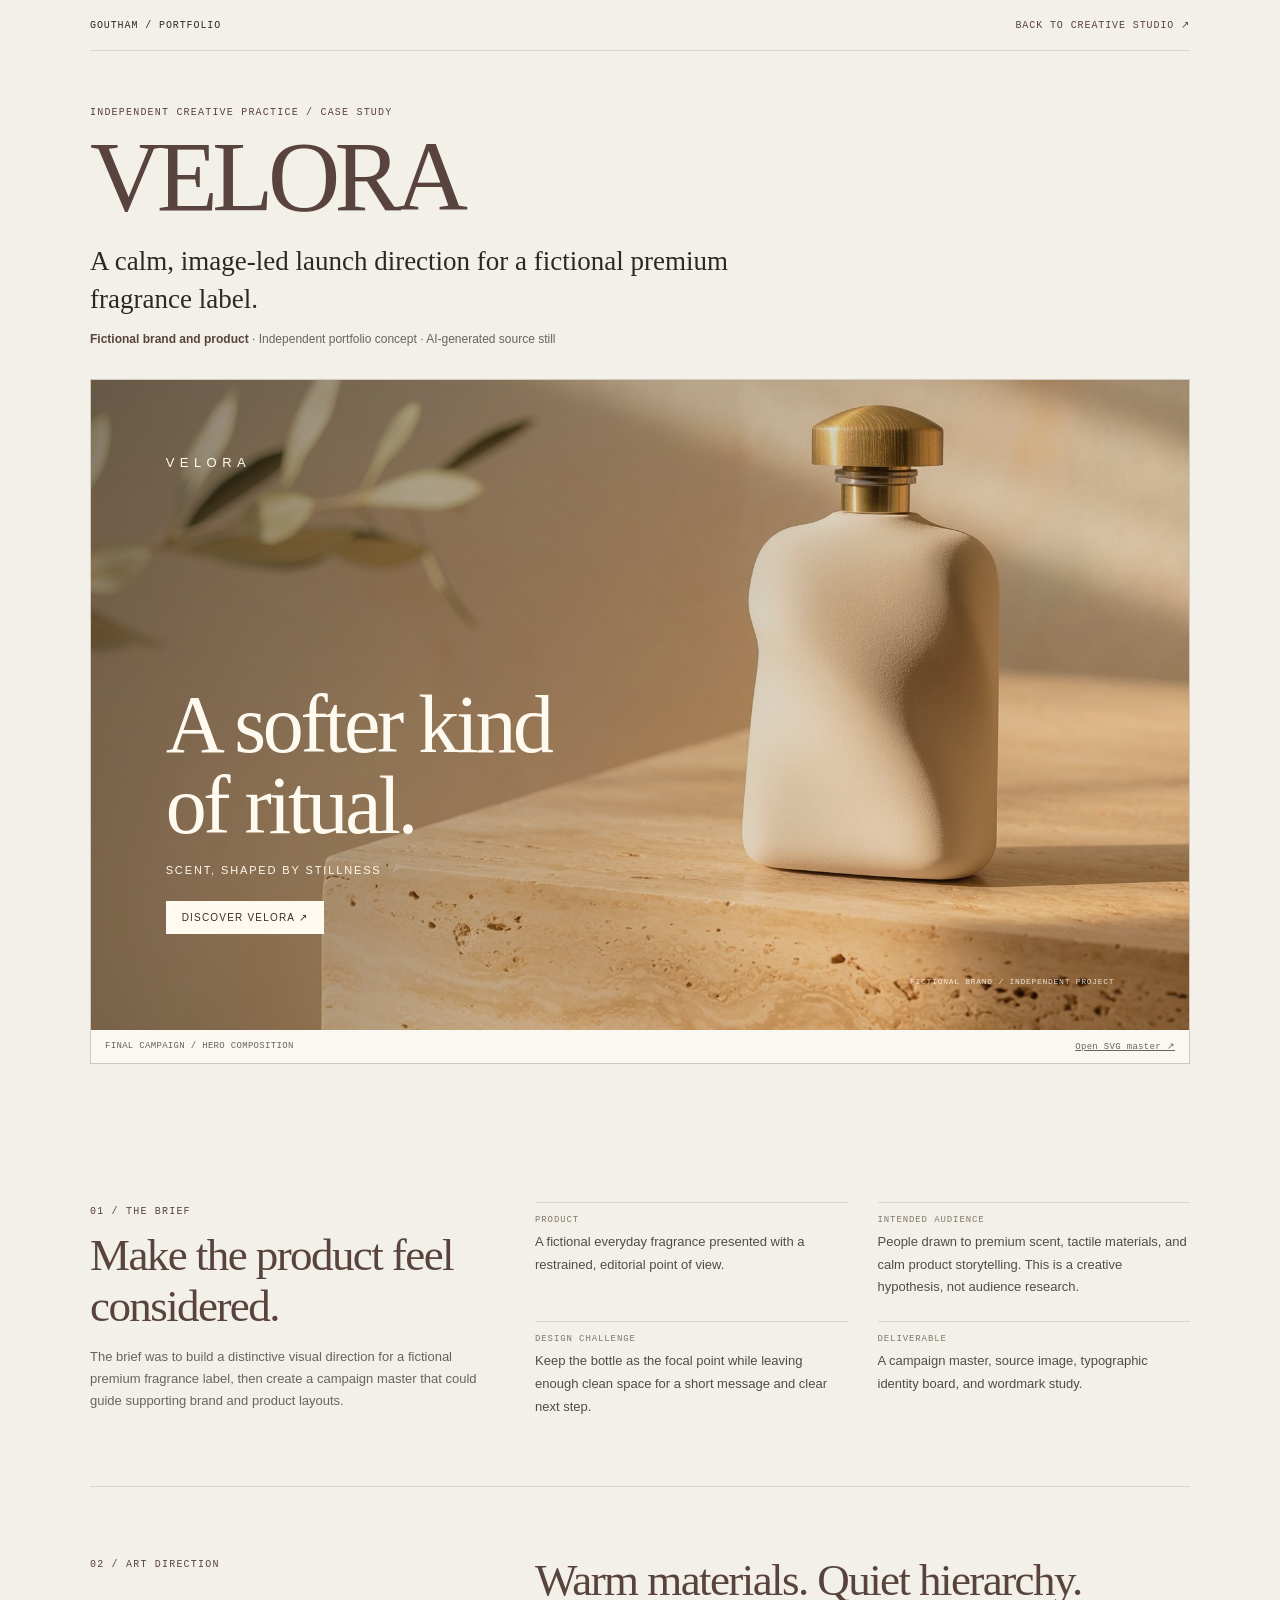
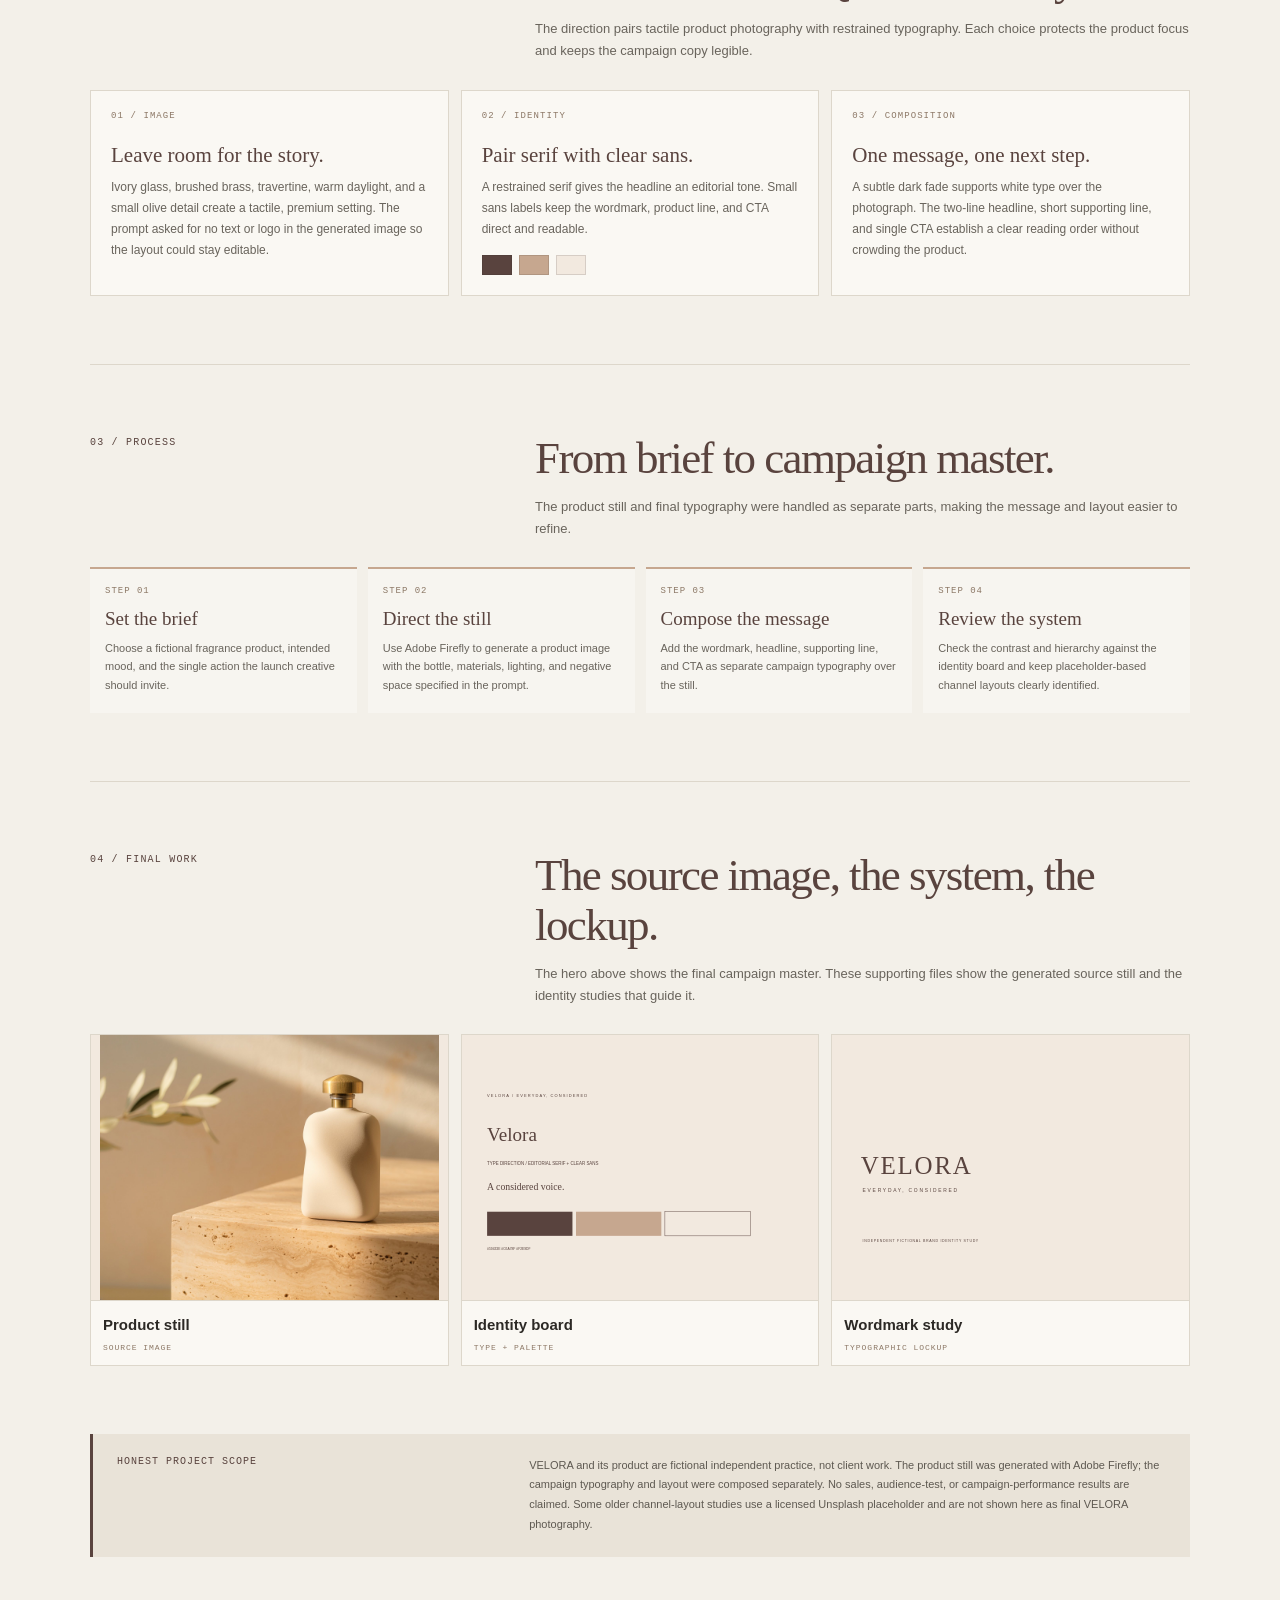
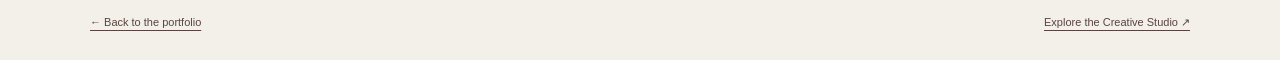
==== commit e42cddf7: "Improve VELORA case study and optimize artwork" ====
--- a/static/case-studies/velora.html
+++ b/static/case-studies/velora.html
@@ -1 +1,171 @@
-<!doctype html><html lang="en"><meta charset="utf-8"><meta name="viewport" content="width=device-width"><title>VELORA — Independent Project</title><style>body{max-width:1050px;margin:30px auto;padding:0 5vw;background:#f4f2ed;color:#292b24;font:15px/1.7 Arial}a{color:inherit}nav{display:flex;justify-content:space-between;border-bottom:1px solid #ddd;padding-bottom:16px;font-size:11px;letter-spacing:.1em}small{letter-spacing:.14em;color:#777}h1{font:clamp(42px,8vw,76px)/1 Georgia;margin:35px 0 10px}h2{font:30px Georgia}.tag{border:1px solid #aaa;padding:5px 8px;font-size:10px}.hero{width:100%;height:auto;max-height:660px;object-fit:contain;margin:28px 0}.facts{display:grid;grid-template-columns:1fr 1fr;gap:20px 50px}.facts p{color:#73756b}.grid{display:grid;grid-template-columns:repeat(3,1fr);gap:12px}.grid a{background:white;text-decoration:none;padding:8px;font-size:11px}.grid img{width:100%;aspect-ratio:1.25;object-fit:cover}.note{background:#e9e6dc;padding:16px;margin:25px 0;color:#686b61}@media(max-width:620px){.grid{grid-template-columns:1fr 1fr}.facts{grid-template-columns:1fr}.hero{height:auto;max-height:520px}}</style><body><nav><a href="../index.html#portfolio">GOUTHAM / SELECTED WORK</a><a href="../index.html">OPEN THE STUDIO ↗</a></nav><small>INDEPENDENT CREATIVE PRACTICE / CASE STUDY</small><h1>VELORA</h1><p>Premium lifestyle identity · <span class="tag">Fictional Brand / Demo Project</span> · AI-assisted art direction</p><img class="hero" src="../creative-assets/velora/campaign-still.png" loading="lazy" alt="AI-generated VELORA fragrance product campaign image"><div class="facts"><article><h2>Brief</h2><p>Create a distinctive, adaptable identity for a fictional premium lifestyle label, then extend it to product storytelling and social placements.</p></article><article><h2>Audience</h2><p>People looking for well-made everyday accessories and an understated visual point of view.</p></article><article><h2>Creative direction</h2><p>Warm stone, muted rose, editorial serif typography and generous image-led layouts, with a repeatable campaign hierarchy.</p></article><article><h2>Process</h2><p>Brief → audience → identity attributes → typography and palette → product presentation → social, web and email adaptations.</p></article></div><h2>Design development</h2><div class="facts"><article><h2>AI prompt</h2><p>Premium editorial product campaign for a fictional contemporary lifestyle label: a matte ivory fragrance bottle with a brushed brass cap on travertine, warm late-afternoon light, restrained olive detail, tactile realism and negative space for copy. Generated with Adobe Firefly; no text or logo in the image.</p></article><article><h2>Initial concept</h2><p>Establish the product or identity as the hero, with a concise headline and enough visual breathing room for the intended audience.</p></article><article><h2>Design refinement</h2><p>Refine hierarchy, contrast, crop, type scale and CTA so the central message remains clear across mobile and desktop placements.</p></article><article><h2>Final creative</h2><p>Use the generated product photograph as a campaign master, then pair it with a restrained serif headline, small wordmark and simple CTA. The image is AI-generated for this fictional independent concept.</p></article></div><h2>Campaign assets</h2><div class="grid"><a href="../creative-assets/velora/campaign-launch.svg" target="_blank"><img src="../creative-assets/velora/campaign-still.png" alt="VELORA campaign launch artwork"><span>Launch Campaign · AI image ↗</span></a><a href="../creative-assets/velora/wordmark.svg" target="_blank"><img src="../creative-assets/velora/campaign-still.png" loading="lazy" alt="VELORA wordmark"><span>Wordmark ↗</span></a><a href="../creative-assets/velora/identity-board.svg" target="_blank"><img src="../creative-assets/velora/campaign-still.png" loading="lazy" alt="VELORA identity board"><span>Identity Board ↗</span></a><a href="../creative-assets/velora/product-presentation.svg" target="_blank"><img src="../creative-assets/velora/campaign-still.png" loading="lazy" alt="VELORA product presentation"><span>Product Presentation ↗</span></a><a href="../creative-assets/velora/hero.svg" target="_blank"><img src="../creative-assets/velora/campaign-still.png" loading="lazy" alt="VELORA hero"><span>Hero ↗</span></a><a href="../creative-assets/velora/product-ad.svg" target="_blank"><img src="../creative-assets/velora/campaign-still.png" loading="lazy" alt="VELORA product ad"><span>Product Ad ↗</span></a><a href="../creative-assets/velora/instagram-post.svg" target="_blank"><img src="../creative-assets/velora/campaign-still.png" loading="lazy" alt="VELORA instagram post"><span>Instagram Post ↗</span></a><a href="../creative-assets/velora/instagram-story.svg" target="_blank"><img src="../creative-assets/velora/campaign-still.png" loading="lazy" alt="VELORA instagram story"><span>Instagram Story ↗</span></a><a href="../creative-assets/velora/promo-banner.svg" target="_blank"><img src="../creative-assets/velora/campaign-still.png" loading="lazy" alt="VELORA promo banner"><span>Promo Banner ↗</span></a><a href="../creative-assets/velora/email-banner.svg" target="_blank"><img src="../creative-assets/velora/campaign-still.png" loading="lazy" alt="VELORA email banner"><span>Email Banner ↗</span></a><a href="../creative-assets/velora/launch-poster.svg" target="_blank"><img src="../creative-assets/velora/campaign-still.png" loading="lazy" alt="VELORA launch poster"><span>Launch Poster ↗</span></a><a href="../creative-assets/velora/brand-guidelines.svg" target="_blank"><img src="../creative-assets/velora/campaign-still.png" loading="lazy" alt="Velora brand guidelines"><span>Brand Guidelines ↗</span></a><a href="../creative-assets/velora/social-post-02.svg" target="_blank"><img src="../creative-assets/velora/campaign-still.png" loading="lazy" alt="Velora social post 02"><span>Social Post 02 ↗</span></a><a href="../creative-assets/velora/social-post-03.svg" target="_blank"><img src="../creative-assets/velora/campaign-still.png" loading="lazy" alt="Velora social post 03"><span>Social Post 03 ↗</span></a></div><p class="note"><strong>Honest scope:</strong> VELORA and its product are fictional. This is independent practice, not client work; no sales or campaign results are claimed. The fragrance still was generated with Adobe Firefly and composited into original campaign artwork. Other legacy channel layouts use a licensed Unsplash placeholder image.</p><p><a href="../index.html#portfolio">← Back to portfolio</a></p></body></html>+<!doctype html>
+<html lang="en">
+<head>
+  <meta charset="utf-8">
+  <meta name="viewport" content="width=device-width, initial-scale=1">
+  <meta name="description" content="An independent VELORA fragrance campaign concept: brief, art direction, creative decisions, and final campaign assets.">
+  <meta name="color-scheme" content="light">
+  <title>VELORA — Campaign Case Study</title>
+  <style>
+    :root{color-scheme:light;--paper:#f3f0e9;--surface:#faf8f3;--ink:#2c2925;--soft:#69645c;--line:#ddd7cb;--brown:#59433e;--rose:#c6a78f;--white:#fffaf0;--mono:ui-monospace,SFMono-Regular,Consolas,monospace;--serif:Georgia,'Times New Roman',serif;--sans:Arial,Helvetica,sans-serif}
+    *{box-sizing:border-box}
+    html{scroll-behavior:smooth;scroll-padding-top:24px}
+    body{margin:0;background:var(--paper);color:var(--ink);font:15px/1.7 var(--sans);-webkit-font-smoothing:antialiased}
+    a{color:inherit}
+    a:focus-visible{outline:3px solid #82614d;outline-offset:4px}
+    .skip-link{position:absolute;top:-60px;left:18px;padding:9px 13px;background:var(--ink);color:white;z-index:2}
+    .skip-link:focus{top:12px}
+    .site-shell{width:min(1100px,calc(100% - 48px));margin:0 auto}
+    .site-nav{display:flex;justify-content:space-between;align-items:center;gap:18px;padding:19px 0;border-bottom:1px solid var(--line);font:10px var(--mono);letter-spacing:.09em}
+    .site-nav a{text-decoration:none}
+    .site-nav a:last-child{color:var(--brown)}
+    .eyebrow,.section-index,.asset-type{font:10px var(--mono);letter-spacing:.12em;text-transform:uppercase;color:#80776c}
+    .opening{padding:56px 0 70px}
+    .opening-copy{max-width:760px;margin-bottom:30px}
+    .opening-copy .eyebrow{margin:0 0 10px;color:var(--brown)}
+    h1{margin:0;color:var(--brown);font:400 clamp(54px,9vw,100px)/.98 var(--serif);letter-spacing:-.055em}
+    .dek{max-width:690px;margin:17px 0 10px;font:400 clamp(19px,2.4vw,27px)/1.4 var(--serif)}
+    .scope-line{margin:0;color:var(--soft);font-size:12px}
+    .scope-line strong{color:var(--brown);font-weight:600}
+    figure{margin:0}
+    .campaign-hero{overflow:hidden;border:1px solid #d2c9bc;background:#e3dace}
+    .campaign-artwork{position:relative;min-height:clamp(430px,58vw,650px);overflow:hidden;background:#b7a78f}
+    .campaign-artwork>img{position:absolute;inset:0;display:block;width:100%;height:100%;object-fit:cover;object-position:center}
+    .campaign-artwork:after{position:absolute;inset:0;content:"";background:linear-gradient(110deg,rgba(49,41,31,.57),rgba(49,41,31,.12) 67%,rgba(49,41,31,.04))}
+    .campaign-copy{position:absolute;inset:0;z-index:1;display:flex;flex-direction:column;padding:6.8%;color:var(--white)}
+    .campaign-brand{font:500 13px var(--sans);letter-spacing:.42em}
+    .campaign-story{max-width:700px;margin-top:auto;padding-bottom:2.2%}
+    .campaign-story h2{margin:0 0 18px;color:var(--white);font:400 clamp(40px,6.4vw,82px)/.99 var(--serif);letter-spacing:-.04em}
+    .campaign-story p{margin:0 0 25px;font:11px var(--sans);letter-spacing:.17em}
+    .campaign-cta{display:inline-block;padding:11px 16px;background:var(--white);color:#343027;font:10px var(--sans);letter-spacing:.12em}
+    .campaign-credit{position:absolute;right:6.8%;bottom:6.8%;color:rgba(255,250,240,.83);font:8px var(--mono);letter-spacing:.09em;text-align:right}
+    figcaption{display:flex;justify-content:space-between;flex-wrap:wrap;gap:5px 18px;padding:11px 14px;color:var(--soft);font:9px var(--mono);letter-spacing:.035em}
+    .campaign-hero figcaption{background:var(--surface)}
+    .intro-grid{display:grid;grid-template-columns:.75fr 1.25fr;gap:52px;padding:68px 0;border-bottom:1px solid var(--line)}
+    .section-index{display:block;margin:4px 0 13px;color:var(--brown)}
+    h2{margin:0;color:var(--brown);font:400 clamp(30px,4vw,45px)/1.13 var(--serif);letter-spacing:-.035em}
+    h3{margin:0;color:var(--brown);font:400 23px/1.2 var(--serif)}
+    p{margin-top:0}
+    .section-intro>p:last-child{max-width:390px;margin:14px 0 0;color:var(--soft);font-size:13px}
+    .brief-grid{display:grid;grid-template-columns:1fr 1fr;gap:22px 30px}
+    .brief-item{padding-top:12px;border-top:1px solid var(--line)}
+    .brief-item span{display:block;margin-bottom:6px;color:#80776c;font:9px var(--mono);letter-spacing:.1em;text-transform:uppercase}
+    .brief-item p{margin:0;color:#514d46;font-size:13px;line-height:1.75}
+    .section-block{padding:68px 0;border-bottom:1px solid var(--line)}
+    .section-heading{display:grid;grid-template-columns:.75fr 1.25fr;gap:52px;margin-bottom:27px}
+    .section-heading>div:last-child{max-width:690px}
+    .section-heading p{margin:12px 0 0;color:var(--soft);font-size:13px}
+    .decision-grid{display:grid;grid-template-columns:repeat(3,minmax(0,1fr));gap:12px}
+    .decision-card{min-height:190px;padding:20px;background:var(--surface);border:1px solid var(--line)}
+    .decision-card span{display:block;margin-bottom:22px;color:#8c7866;font:9px var(--mono);letter-spacing:.12em}
+    .decision-card h3{margin-bottom:9px;font-size:21px}
+    .decision-card p{margin:0;color:var(--soft);font-size:12px;line-height:1.75}
+    .palette{display:flex;gap:7px;margin-top:15px}
+    .swatch{width:30px;height:20px;border:1px solid rgba(44,41,37,.14);background:var(--swatch)}
+    .process-grid{display:grid;grid-template-columns:repeat(4,minmax(0,1fr));gap:11px;counter-reset:step}
+    .process-step{position:relative;padding:17px 15px 18px;border-top:2px solid var(--rose);background:rgba(250,248,243,.68)}
+    .process-step span{display:block;margin-bottom:12px;color:#8c7866;font:9px var(--mono);letter-spacing:.11em}
+    .process-step h3{margin-bottom:8px;font-size:19px}
+    .process-step p{margin:0;color:var(--soft);font-size:11px;line-height:1.7}
+    .deliverables{padding:68px 0}
+    .asset-grid{display:grid;grid-template-columns:repeat(3,minmax(0,1fr));gap:12px;margin-top:26px}
+    .asset-card{display:block;overflow:hidden;background:var(--surface);border:1px solid var(--line);text-decoration:none;transition:transform .18s,border-color .18s}
+    .asset-card:hover{transform:translateY(-3px);border-color:#a99480}
+    .asset-card img{display:block;width:100%;height:auto;aspect-ratio:1.35;object-fit:contain;background:#f2e9df}
+    .asset-caption{display:grid;gap:5px;min-height:65px;padding:11px 12px;border-top:1px solid var(--line)}
+    .asset-card figcaption strong{color:var(--ink);font:600 11px var(--sans);letter-spacing:0}
+    .asset-type{font-size:8px;color:#8c7866}
+    .scope-note{display:grid;grid-template-columns:.75fr 1.25fr;gap:30px;padding:22px 24px;margin:0 0 56px;background:#e9e3d8;border-left:3px solid var(--brown)}
+    .scope-note strong{color:var(--brown);font:10px var(--mono);letter-spacing:.1em;text-transform:uppercase}
+    .scope-note p{margin:0;color:#5e5951;font-size:11px;line-height:1.8}
+    .footer-nav{display:flex;justify-content:space-between;gap:20px;padding:0 0 30px;color:var(--brown);font-size:11px}
+    .footer-nav a{text-underline-offset:4px}
+    @media(max-width:760px){.opening{padding:43px 0 55px}.intro-grid,.section-heading,.scope-note{grid-template-columns:1fr;gap:22px}.decision-grid{grid-template-columns:1fr 1fr}.process-grid{grid-template-columns:1fr 1fr}.asset-grid{grid-template-columns:1fr 1fr}}
+    @media(max-width:520px){.site-shell{width:calc(100% - 32px)}.site-nav{align-items:flex-start;flex-direction:column;gap:7px}.intro-grid,.section-block,.deliverables{padding:48px 0}.brief-grid,.decision-grid,.process-grid{grid-template-columns:1fr}.decision-card{min-height:0}.decision-card span{margin-bottom:13px}.campaign-artwork{min-height:510px}.campaign-copy{padding:22px}.campaign-story h2{font-size:clamp(42px,12vw,62px)}.campaign-story p{max-width:230px;line-height:1.7}.campaign-credit{right:20px;bottom:17px;max-width:120px;line-height:1.6}.asset-grid{gap:8px}.asset-card img{aspect-ratio:1.1}.footer-nav{flex-direction:column}}
+    @media(prefers-reduced-motion:reduce){html{scroll-behavior:auto}.asset-card{transition:none}}
+  </style>
+</head>
+<body>
+  <a class="skip-link" href="#case-study">Skip to case study</a>
+  <div class="site-shell">
+    <nav class="site-nav" aria-label="Portfolio navigation">
+      <a href="https://gouthammmm.github.io/goutham-portfolio/#design">GOUTHAM / PORTFOLIO</a>
+      <a href="../index.html#portfolio">BACK TO CREATIVE STUDIO ↗</a>
+    </nav>
+    <main id="case-study">
+      <header class="opening">
+        <div class="opening-copy">
+          <p class="eyebrow">Independent creative practice / case study</p>
+          <h1>VELORA</h1>
+          <p class="dek">A calm, image-led launch direction for a fictional premium fragrance label.</p>
+          <p class="scope-line"><strong>Fictional brand and product</strong> · Independent portfolio concept · AI-generated source still</p>
+        </div>
+        <figure class="campaign-hero">
+          <div class="campaign-artwork">
+            <img src="../creative-assets/velora/campaign-still.jpg" width="1728" height="1344" alt="Ivory fragrance bottle with a brushed brass cap on travertine beside an olive branch." fetchpriority="high">
+            <div class="campaign-copy"><span class="campaign-brand">VELORA</span><div class="campaign-story"><h2>A softer kind<br>of ritual.</h2><p>SCENT, SHAPED BY STILLNESS</p><span class="campaign-cta">DISCOVER VELORA ↗</span></div><span class="campaign-credit">FICTIONAL BRAND / INDEPENDENT PROJECT</span></div>
+          </div>
+          <figcaption><span>FINAL CAMPAIGN / HERO COMPOSITION</span><a href="../creative-assets/velora/campaign-launch.svg" target="_blank" rel="noreferrer">Open SVG master ↗</a></figcaption>
+        </figure>
+      </header>
+
+      <section class="intro-grid" aria-labelledby="brief-title">
+        <div class="section-intro">
+          <span class="section-index">01 / THE BRIEF</span>
+          <h2 id="brief-title">Make the product feel considered.</h2>
+          <p>The brief was to build a distinctive visual direction for a fictional premium fragrance label, then create a campaign master that could guide supporting brand and product layouts.</p>
+        </div>
+        <div class="brief-grid">
+          <article class="brief-item"><span>Product</span><p>A fictional everyday fragrance presented with a restrained, editorial point of view.</p></article>
+          <article class="brief-item"><span>Intended audience</span><p>People drawn to premium scent, tactile materials, and calm product storytelling. This is a creative hypothesis, not audience research.</p></article>
+          <article class="brief-item"><span>Design challenge</span><p>Keep the bottle as the focal point while leaving enough clean space for a short message and clear next step.</p></article>
+          <article class="brief-item"><span>Deliverable</span><p>A campaign master, source image, typographic identity board, and wordmark study.</p></article>
+        </div>
+      </section>
+
+      <section class="section-block" aria-labelledby="direction-title">
+        <div class="section-heading">
+          <span class="section-index">02 / ART DIRECTION</span>
+          <div><h2 id="direction-title">Warm materials. Quiet hierarchy.</h2><p>The direction pairs tactile product photography with restrained typography. Each choice protects the product focus and keeps the campaign copy legible.</p></div>
+        </div>
+        <div class="decision-grid">
+          <article class="decision-card"><span>01 / IMAGE</span><h3>Leave room for the story.</h3><p>Ivory glass, brushed brass, travertine, warm daylight, and a small olive detail create a tactile, premium setting. The prompt asked for no text or logo in the generated image so the layout could stay editable.</p></article>
+          <article class="decision-card"><span>02 / IDENTITY</span><h3>Pair serif with clear sans.</h3><p>A restrained serif gives the headline an editorial tone. Small sans labels keep the wordmark, product line, and CTA direct and readable.</p><div class="palette" aria-label="VELORA identity palette"><i class="swatch" style="--swatch:#59433e" title="Deep brown"></i><i class="swatch" style="--swatch:#c6a78f" title="Warm rose"></i><i class="swatch" style="--swatch:#f2e9df" title="Soft cream"></i></div></article>
+          <article class="decision-card"><span>03 / COMPOSITION</span><h3>One message, one next step.</h3><p>A subtle dark fade supports white type over the photograph. The two-line headline, short supporting line, and single CTA establish a clear reading order without crowding the product.</p></article>
+        </div>
+      </section>
+
+      <section class="section-block" aria-labelledby="process-title">
+        <div class="section-heading">
+          <span class="section-index">03 / PROCESS</span>
+          <div><h2 id="process-title">From brief to campaign master.</h2><p>The product still and final typography were handled as separate parts, making the message and layout easier to refine.</p></div>
+        </div>
+        <div class="process-grid">
+          <article class="process-step"><span>STEP 01</span><h3>Set the brief</h3><p>Choose a fictional fragrance product, intended mood, and the single action the launch creative should invite.</p></article>
+          <article class="process-step"><span>STEP 02</span><h3>Direct the still</h3><p>Use Adobe Firefly to generate a product image with the bottle, materials, lighting, and negative space specified in the prompt.</p></article>
+          <article class="process-step"><span>STEP 03</span><h3>Compose the message</h3><p>Add the wordmark, headline, supporting line, and CTA as separate campaign typography over the still.</p></article>
+          <article class="process-step"><span>STEP 04</span><h3>Review the system</h3><p>Check the contrast and hierarchy against the identity board and keep placeholder-based channel layouts clearly identified.</p></article>
+        </div>
+      </section>
+
+      <section class="deliverables" aria-labelledby="deliverables-title">
+        <div class="section-heading">
+          <span class="section-index">04 / FINAL WORK</span>
+          <div><h2 id="deliverables-title">The source image, the system, the lockup.</h2><p>The hero above shows the final campaign master. These supporting files show the generated source still and the identity studies that guide it.</p></div>
+        </div>
+        <div class="asset-grid">
+          <a class="asset-card" href="../creative-assets/velora/campaign-still.jpg" target="_blank" rel="noreferrer"><img src="../creative-assets/velora/campaign-still.jpg" loading="lazy" alt="Adobe Firefly-generated ivory fragrance bottle on travertine"><span class="asset-caption"><strong>Product still</strong><span class="asset-type">SOURCE IMAGE</span></span></a>
+          <a class="asset-card" href="../creative-assets/velora/identity-board.svg" target="_blank" rel="noreferrer"><img src="../creative-assets/velora/identity-board.svg" loading="lazy" alt="VELORA identity board with serif and sans typography and three brand colors"><span class="asset-caption"><strong>Identity board</strong><span class="asset-type">TYPE + PALETTE</span></span></a>
+          <a class="asset-card" href="../creative-assets/velora/wordmark.svg" target="_blank" rel="noreferrer"><img src="../creative-assets/velora/wordmark.svg" loading="lazy" alt="VELORA typographic wordmark and descriptor on a cream background"><span class="asset-caption"><strong>Wordmark study</strong><span class="asset-type">TYPOGRAPHIC LOCKUP</span></span></a>
+        </div>
+      </section>
+
+      <aside class="scope-note" aria-label="Project scope and image disclosure">
+        <strong>Honest project scope</strong>
+        <p>VELORA and its product are fictional independent practice, not client work. The product still was generated with Adobe Firefly; the campaign typography and layout were composed separately. No sales, audience-test, or campaign-performance results are claimed. Some older channel-layout studies use a licensed Unsplash placeholder and are not shown here as final VELORA photography.</p>
+      </aside>
+    </main>
+    <footer class="footer-nav"><a href="https://gouthammmm.github.io/goutham-portfolio/#design">← Back to the portfolio</a><a href="../index.html#portfolio">Explore the Creative Studio ↗</a></footer>
+  </div>
+</body>
+</html>
